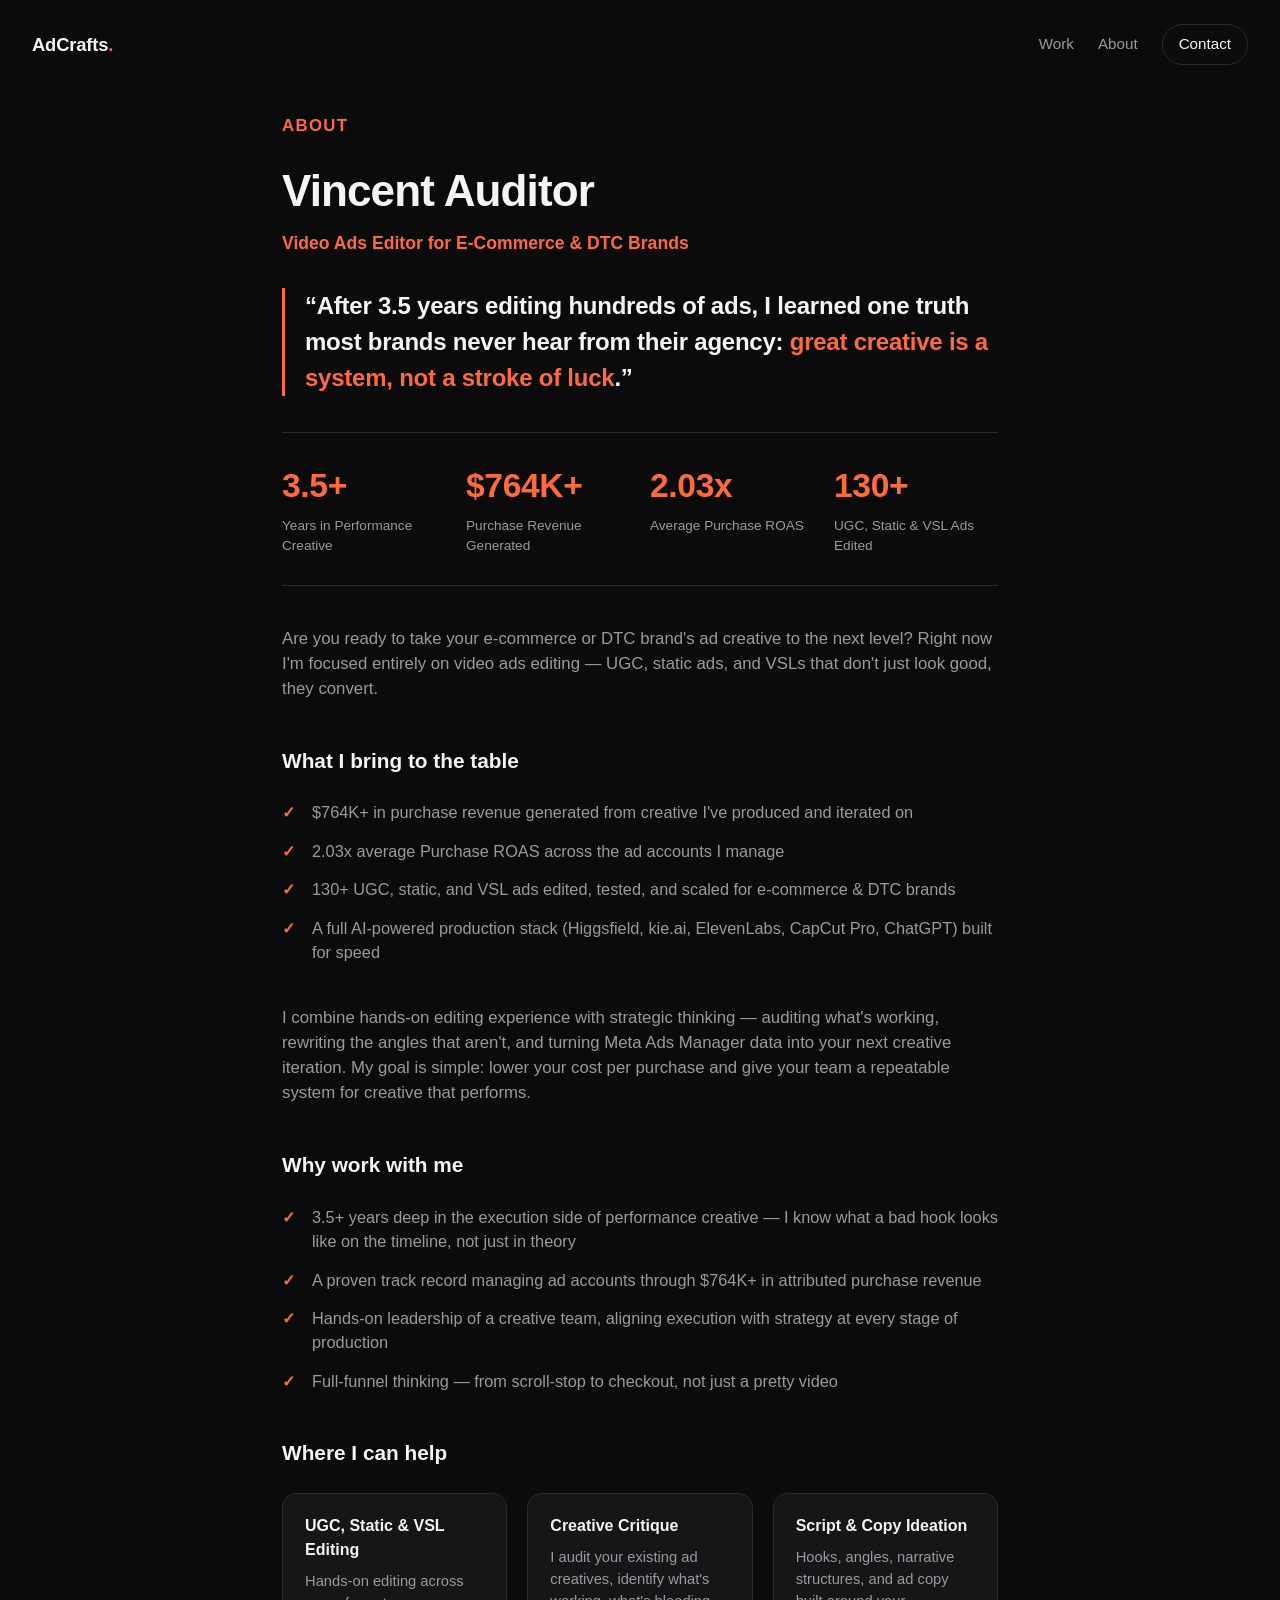
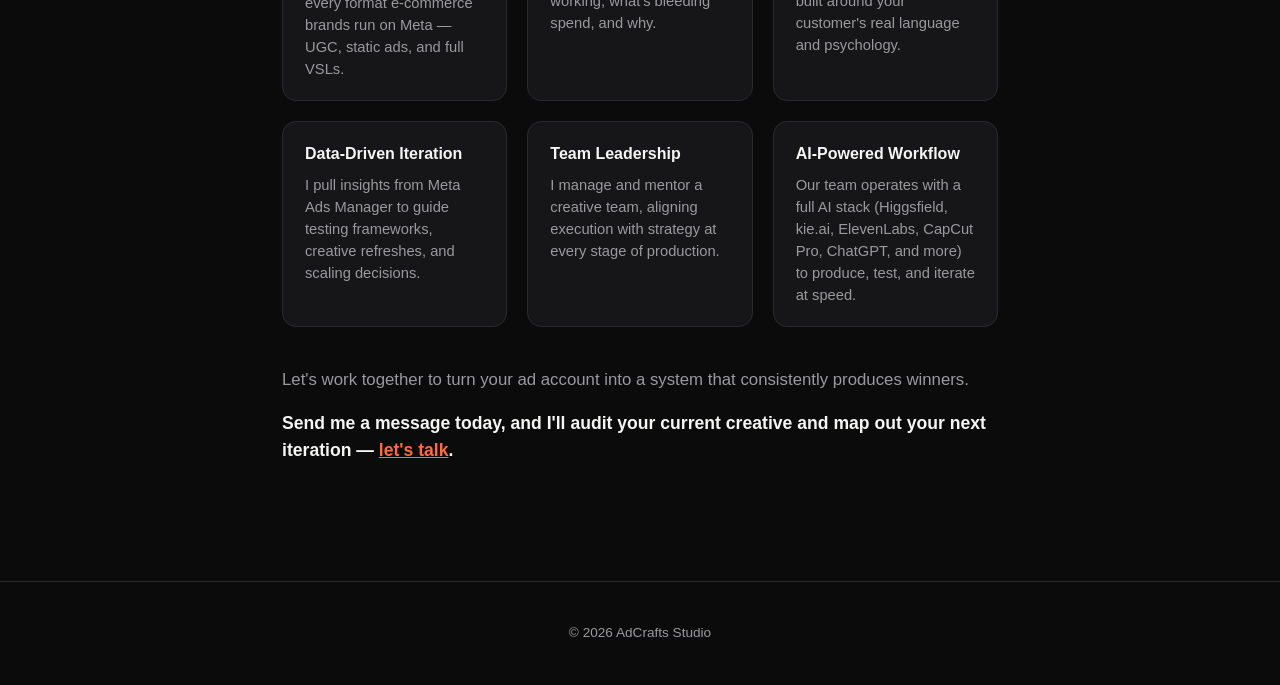
==== about.html @ cb153c96 "Fix cropped Drive videos, widen page, version asset links Co-Authored-By: Claude Opus 5.5 <noreply@a" ====
<!DOCTYPE html>
<html lang="en">
<head>
<meta charset="UTF-8">
<meta name="viewport" content="width=device-width, initial-scale=1.0">
<title>About Vincent Auditor — AdCrafts Studio</title>
<meta name="description" content="Vincent Auditor, video ads editor for e-commerce and DTC brands — UGC, static ads, and VSLs.">
<link rel="icon" type="image/png" sizes="32x32" href="assets/favicon-32.png">
<link rel="icon" type="image/png" sizes="16x16" href="assets/favicon-16.png">
<link rel="apple-touch-icon" sizes="180x180" href="assets/favicon-180.png">
<link rel="stylesheet" href="assets/styles.css?v=3">
</head>
<body>

<header class="site-header">
  <a class="wordmark" href="index.html">AdCrafts<span class="accent">.</span></a>
  <nav>
    <a href="index.html#work">Work</a>
    <a href="about.html">About</a>
    <a href="contact.html" class="nav-cta">Contact</a>
  </nav>
</header>

<main>
  <section class="about" id="about">
    <p class="eyebrow">About</p>
    <h2 class="about-name">Vincent Auditor</h2>
    <p class="about-title">Video Ads Editor for E-Commerce &amp; DTC Brands</p>

    <blockquote class="about-quote">&ldquo;After 3.5 years editing hundreds of ads, I learned one truth most brands never hear from their agency: <span class="accent">great creative is a system, not a stroke of luck</span>.&rdquo;</blockquote>

    <div class="about-stats">
      <div class="stat-item">
        <span class="stat-num">3.5+</span>
        <span class="stat-label">Years in Performance Creative</span>
      </div>
      <div class="stat-item">
        <span class="stat-num">$764K+</span>
        <span class="stat-label">Purchase Revenue Generated</span>
      </div>
      <div class="stat-item">
        <span class="stat-num">2.03x</span>
        <span class="stat-label">Average Purchase ROAS</span>
      </div>
      <div class="stat-item">
        <span class="stat-num">130+</span>
        <span class="stat-label">UGC, Static &amp; VSL Ads Edited</span>
      </div>
    </div>

    <div class="about-body">
      <p>Are you ready to take your e-commerce or DTC brand's ad creative to the next level? Right now I'm focused entirely on video ads editing — UGC, static ads, and VSLs that don't just look good, they convert.</p>
    </div>

    <h3 class="about-subhead">What I bring to the table</h3>
    <ul class="about-checklist">
      <li>$764K+ in purchase revenue generated from creative I've produced and iterated on</li>
      <li>2.03x average Purchase ROAS across the ad accounts I manage</li>
      <li>130+ UGC, static, and VSL ads edited, tested, and scaled for e-commerce &amp; DTC brands</li>
      <li>A full AI-powered production stack (Higgsfield, kie.ai, ElevenLabs, CapCut Pro, ChatGPT) built for speed</li>
    </ul>

    <div class="about-body">
      <p>I combine hands-on editing experience with strategic thinking — auditing what's working, rewriting the angles that aren't, and turning Meta Ads Manager data into your next creative iteration. My goal is simple: lower your cost per purchase and give your team a repeatable system for creative that performs.</p>
    </div>

    <h3 class="about-subhead">Why work with me</h3>
    <ul class="about-checklist">
      <li>3.5+ years deep in the execution side of performance creative — I know what a bad hook looks like on the timeline, not just in theory</li>
      <li>A proven track record managing ad accounts through $764K+ in attributed purchase revenue</li>
      <li>Hands-on leadership of a creative team, aligning execution with strategy at every stage of production</li>
      <li>Full-funnel thinking — from scroll-stop to checkout, not just a pretty video</li>
    </ul>

    <h3 class="about-subhead">Where I can help</h3>
    <div class="about-grid">
      <div class="about-item">
        <h4>UGC, Static &amp; VSL Editing</h4>
        <p>Hands-on editing across every format e-commerce brands run on Meta — UGC, static ads, and full VSLs.</p>
      </div>
      <div class="about-item">
        <h4>Creative Critique</h4>
        <p>I audit your existing ad creatives, identify what's working, what's bleeding spend, and why.</p>
      </div>
      <div class="about-item">
        <h4>Script &amp; Copy Ideation</h4>
        <p>Hooks, angles, narrative structures, and ad copy built around your customer's real language and psychology.</p>
      </div>
      <div class="about-item">
        <h4>Data-Driven Iteration</h4>
        <p>I pull insights from Meta Ads Manager to guide testing frameworks, creative refreshes, and scaling decisions.</p>
      </div>
      <div class="about-item">
        <h4>Team Leadership</h4>
        <p>I manage and mentor a creative team, aligning execution with strategy at every stage of production.</p>
      </div>
      <div class="about-item">
        <h4>AI-Powered Workflow</h4>
        <p>Our team operates with a full AI stack (Higgsfield, kie.ai, ElevenLabs, CapCut Pro, ChatGPT, and more) to produce, test, and iterate at speed.</p>
      </div>
    </div>

    <p class="about-closing">Let's work together to turn your ad account into a system that consistently produces winners.</p>
    <p class="about-cta">Send me a message today, and I'll audit your current creative and map out your next iteration — <a href="contact.html">let's talk</a>.</p>
  </section>
</main>

<footer class="site-footer">
  <p>&copy; <span id="year"></span> AdCrafts Studio</p>
</footer>

<script src="assets/script.js?v=3"></script>
</body>
</html>
---- assets/styles.css ----
:root {
  --bg: #0b0b0c;
  --surface: #161618;
  --surface-2: #1e1e21;
  --border: #2a2a2e;
  --text: #f5f5f3;
  --muted: #9a9a9e;
  --accent: #ff6a3d;
  --accent-dim: #4a2c1f;
  --whatsapp: #25d366;
  --radius: 14px;
  --max-width: 1800px;
}

* { box-sizing: border-box; }

html { color-scheme: dark; }

body {
  margin: 0;
  background: var(--bg);
  color: var(--text);
  font-family: -apple-system, BlinkMacSystemFont, "Segoe UI", Inter, Roboto, sans-serif;
  line-height: 1.5;
  -webkit-font-smoothing: antialiased;
}

a { color: inherit; text-decoration: none; }

.accent { color: var(--accent); }

/* Header */
.site-header {
  display: flex;
  align-items: center;
  justify-content: space-between;
  max-width: var(--max-width);
  margin: 0 auto;
  padding: 24px 32px;
}

.wordmark {
  font-size: 1.15rem;
  font-weight: 700;
  letter-spacing: -0.01em;
}

.site-header nav {
  display: flex;
  align-items: center;
  gap: 24px;
  font-size: 0.95rem;
  color: var(--muted);
}

.site-header nav a:hover { color: var(--text); }

.nav-cta {
  color: var(--text) !important;
  border: 1px solid var(--border);
  border-radius: 999px;
  padding: 8px 16px;
}

.nav-cta:hover { border-color: var(--accent); }

/* Hero */
.hero {
  max-width: 1100px;
  margin: 0 auto;
  padding: 112px 20px 72px;
  text-align: center;
}

.eyebrow {
  color: var(--accent);
  font-size: 1.05rem;
  font-weight: 600;
  letter-spacing: 0.08em;
  text-transform: uppercase;
  margin: 0 0 20px;
}

.hero h1 {
  font-size: clamp(3.4rem, 9vw, 6.75rem);
  font-weight: 700;
  letter-spacing: -0.02em;
  margin: 0 0 28px;
}

.hero-tagline {
  color: var(--muted);
  font-style: italic;
  font-size: 1.5rem;
  max-width: 800px;
  margin: 0 auto 44px;
}

.hero-attribution {
  color: var(--muted);
  font-style: italic;
  font-size: 1.25rem;
  margin: 0 0 36px;
}

.quote-line {
  font-size: clamp(1.8rem, 4vw, 2.75rem);
  font-weight: 700;
  letter-spacing: -0.01em;
  max-width: 780px;
  margin: 0 auto 20px;
}

.hero-sub {
  color: var(--muted);
  font-size: 1.3rem;
  max-width: 680px;
  margin: 0 auto 44px;
}

.hero-actions {
  display: flex;
  justify-content: center;
  gap: 18px;
  flex-wrap: wrap;
}

.btn {
  display: inline-block;
  padding: 18px 38px;
  border-radius: 999px;
  font-weight: 600;
  font-size: 1.2rem;
  transition: transform 0.15s ease, background 0.15s ease, border-color 0.15s ease;
}

.btn-primary {
  background: var(--accent);
  color: #14100d;
}

.btn-primary:hover { transform: translateY(-1px); filter: brightness(1.08); }

.btn-ghost {
  border: 1px solid var(--border);
  color: var(--text);
}

.btn-ghost:hover { border-color: var(--accent); }

/* Work section */
.work {
  max-width: var(--max-width);
  margin: 0 auto;
  padding: 24px 24px 100px;
}

.work h2 {
  font-size: 1.75rem;
  margin: 0 0 12px;
}

.work-sub {
  color: var(--muted);
  max-width: 640px;
  margin: 0 0 32px;
}

.work-grid {
  display: grid;
  grid-template-columns: repeat(5, 1fr);
  gap: 20px;
}

@media (max-width: 1280px) {
  .work-grid { grid-template-columns: repeat(4, 1fr); }
}

@media (max-width: 1024px) {
  .work-grid { grid-template-columns: repeat(3, 1fr); }
}

@media (max-width: 760px) {
  .work-grid { grid-template-columns: repeat(2, 1fr); }
}

@media (max-width: 560px) {
  .work-grid { grid-template-columns: 1fr; }
}

/* Recent winners: 4 larger cards above the main grid */
.winners {
  margin-bottom: 72px;
}

.winners-eyebrow {
  display: inline-block;
  margin: 0 0 14px;
  padding: 6px 12px;
  border: 1px solid var(--accent);
  border-radius: 999px;
  background: var(--accent-dim);
  color: var(--accent);
  font-size: 0.75rem;
  font-weight: 700;
  letter-spacing: 0.08em;
  text-transform: uppercase;
}

.work .winners h2 {
  font-size: clamp(1.75rem, 3.2vw, 2.4rem);
}

.winners-grid {
  grid-template-columns: repeat(4, 1fr);
}

.winners-grid .work-card {
  border-color: var(--accent-dim);
}

@media (max-width: 1024px) {
  .winners-grid { grid-template-columns: repeat(2, 1fr); }
}

@media (max-width: 560px) {
  .winners-grid { grid-template-columns: 1fr; }
}

.work-card {
  background: var(--surface);
  border: 1px solid var(--border);
  border-radius: var(--radius);
  overflow: hidden;
}

.work-card .video-frame {
  --player-scale: 0.6;
  position: relative;
  width: 100%;
  aspect-ratio: 9 / 16;
  background: #000;
  overflow: hidden;
}

/* Drive's player crops the video when its iframe is narrow, so render it
   larger than the card and scale it down to fit. */
.work-card .video-frame iframe {
  position: absolute;
  top: 0;
  left: 0;
  width: calc(100% / var(--player-scale));
  height: calc(100% / var(--player-scale));
  border: 0;
  transform: scale(var(--player-scale));
  transform-origin: 0 0;
}

/* Blocks clicks on Google Drive's built-in "open file" icon without visually covering it */
.work-card .video-frame::after {
  content: "";
  position: absolute;
  top: 0;
  right: 0;
  width: 48px;
  height: 48px;
  z-index: 2;
}

.work-card .meta {
  padding: 14px 16px 18px;
}

.work-card .tag {
  display: inline-block;
  font-size: 0.72rem;
  font-weight: 600;
  letter-spacing: 0.04em;
  text-transform: uppercase;
  color: var(--accent);
}

/* About */
.about {
  max-width: 780px;
  margin: 0 auto;
  padding: 24px 32px 100px;
}

.about-name {
  font-size: clamp(2rem, 4vw, 2.75rem);
  font-weight: 700;
  letter-spacing: -0.02em;
  margin: 0 0 6px;
}

.about-title {
  color: var(--accent);
  font-weight: 600;
  font-size: 1.1rem;
  margin: 0 0 32px;
}

.about-quote {
  font-size: clamp(1.2rem, 2.2vw, 1.5rem);
  font-weight: 700;
  letter-spacing: -0.01em;
  border-left: 3px solid var(--accent);
  padding-left: 20px;
  margin: 0 0 36px;
}

.about-stats {
  display: grid;
  grid-template-columns: repeat(auto-fit, minmax(150px, 1fr));
  gap: 20px;
  border-top: 1px solid var(--border);
  border-bottom: 1px solid var(--border);
  padding: 28px 0;
  margin: 0 0 40px;
}

.stat-item {
  display: flex;
  flex-direction: column;
  gap: 4px;
}

.stat-num {
  font-size: clamp(1.6rem, 3vw, 2.1rem);
  font-weight: 700;
  color: var(--accent);
  letter-spacing: -0.01em;
}

.stat-label {
  color: var(--muted);
  font-size: 0.85rem;
}

.about-body p {
  color: var(--muted);
  font-size: 1.05rem;
  margin: 0 0 20px;
}

.about-checklist {
  list-style: none;
  margin: 0 0 40px;
  padding: 0;
  display: flex;
  flex-direction: column;
  gap: 14px;
}

.about-checklist li {
  color: var(--muted);
  font-size: 1.02rem;
  padding-left: 30px;
  position: relative;
}

.about-checklist li::before {
  content: "\2713";
  position: absolute;
  left: 0;
  top: 0;
  color: var(--accent);
  font-weight: 700;
}

.about-subhead {
  font-size: 1.3rem;
  margin: 44px 0 24px;
}

.about-grid {
  display: grid;
  grid-template-columns: repeat(auto-fit, minmax(220px, 1fr));
  gap: 20px;
  margin: 0 0 40px;
}

.about-item {
  background: var(--surface);
  border: 1px solid var(--border);
  border-radius: var(--radius);
  padding: 20px 22px;
}

.about-item h4 {
  font-size: 1rem;
  margin: 0 0 8px;
}

.about-item p {
  color: var(--muted);
  font-size: 0.92rem;
  margin: 0;
}

.about-closing {
  color: var(--muted);
  font-size: 1.05rem;
  margin: 0 0 16px;
}

.about-cta {
  font-size: 1.1rem;
  font-weight: 600;
}

.about-cta a {
  color: var(--accent);
  text-decoration: underline;
}

/* Results */
.results {
  max-width: var(--max-width);
  margin: 0 auto;
  padding: 24px 32px 100px;
}

.results h2 {
  font-size: 1.75rem;
  margin: 0 0 12px;
}

.results-sub {
  color: var(--muted);
  max-width: 640px;
  margin: 0 0 32px;
}

.results-grid {
  display: grid;
  grid-template-columns: 1fr;
  gap: 32px;
}

.results-grid img {
  width: 100%;
  display: block;
  border: 1px solid var(--border);
  border-radius: var(--radius);
}

/* Contact */
.contact {
  max-width: 860px;
  margin: 0 auto;
  padding: 100px 20px 120px;
  text-align: center;
}

.cta-row {
  display: flex;
  justify-content: center;
  align-items: center;
  gap: 20px;
  flex-wrap: wrap;
}

.whatsapp-cta {
  display: inline-flex;
  align-items: center;
  gap: 16px;
  background: var(--whatsapp);
  color: #06210f;
  padding: 18px 32px;
  border-radius: 999px;
  font-weight: 600;
  transition: transform 0.15s ease, filter 0.15s ease;
}

.whatsapp-cta:hover { transform: translateY(-1px); filter: brightness(1.06); }

.whatsapp-icon svg { width: 34px; height: 34px; display: block; }

.whatsapp-text { display: flex; flex-direction: column; text-align: left; line-height: 1.25; }

.whatsapp-text strong { font-size: 1.25rem; }

.whatsapp-text span { font-size: 1.1rem; opacity: 0.85; }

.email-cta {
  display: inline-flex;
  align-items: center;
  gap: 16px;
  border: 1px solid var(--border);
  color: var(--text);
  padding: 18px 32px;
  border-radius: 999px;
  font-weight: 600;
  transition: transform 0.15s ease, border-color 0.15s ease;
}

.email-cta:hover { transform: translateY(-1px); border-color: var(--accent); }

.email-icon svg { width: 30px; height: 30px; display: block; color: var(--accent); }

.email-text { display: flex; flex-direction: column; text-align: left; line-height: 1.25; }

.email-text strong { font-size: 1.25rem; }

.email-text span { font-size: 1.1rem; opacity: 0.85; }

.service-badge {
  display: inline-flex;
  align-items: center;
  gap: 10px;
  border: 1px solid var(--border);
  color: var(--accent);
  padding: 18px 28px;
  border-radius: 999px;
  font-weight: 600;
  font-size: 1.1rem;
  letter-spacing: 0.02em;
  text-transform: uppercase;
}

.service-icon svg { width: 24px; height: 24px; display: block; }

/* Footer */
.site-footer {
  border-top: 1px solid var(--border);
  padding: 28px 20px;
  text-align: center;
  color: var(--muted);
  font-size: 0.85rem;
}

@media (max-width: 640px) {
  .site-header nav { gap: 14px; }
  .hero { padding: 64px 20px 56px; }
}
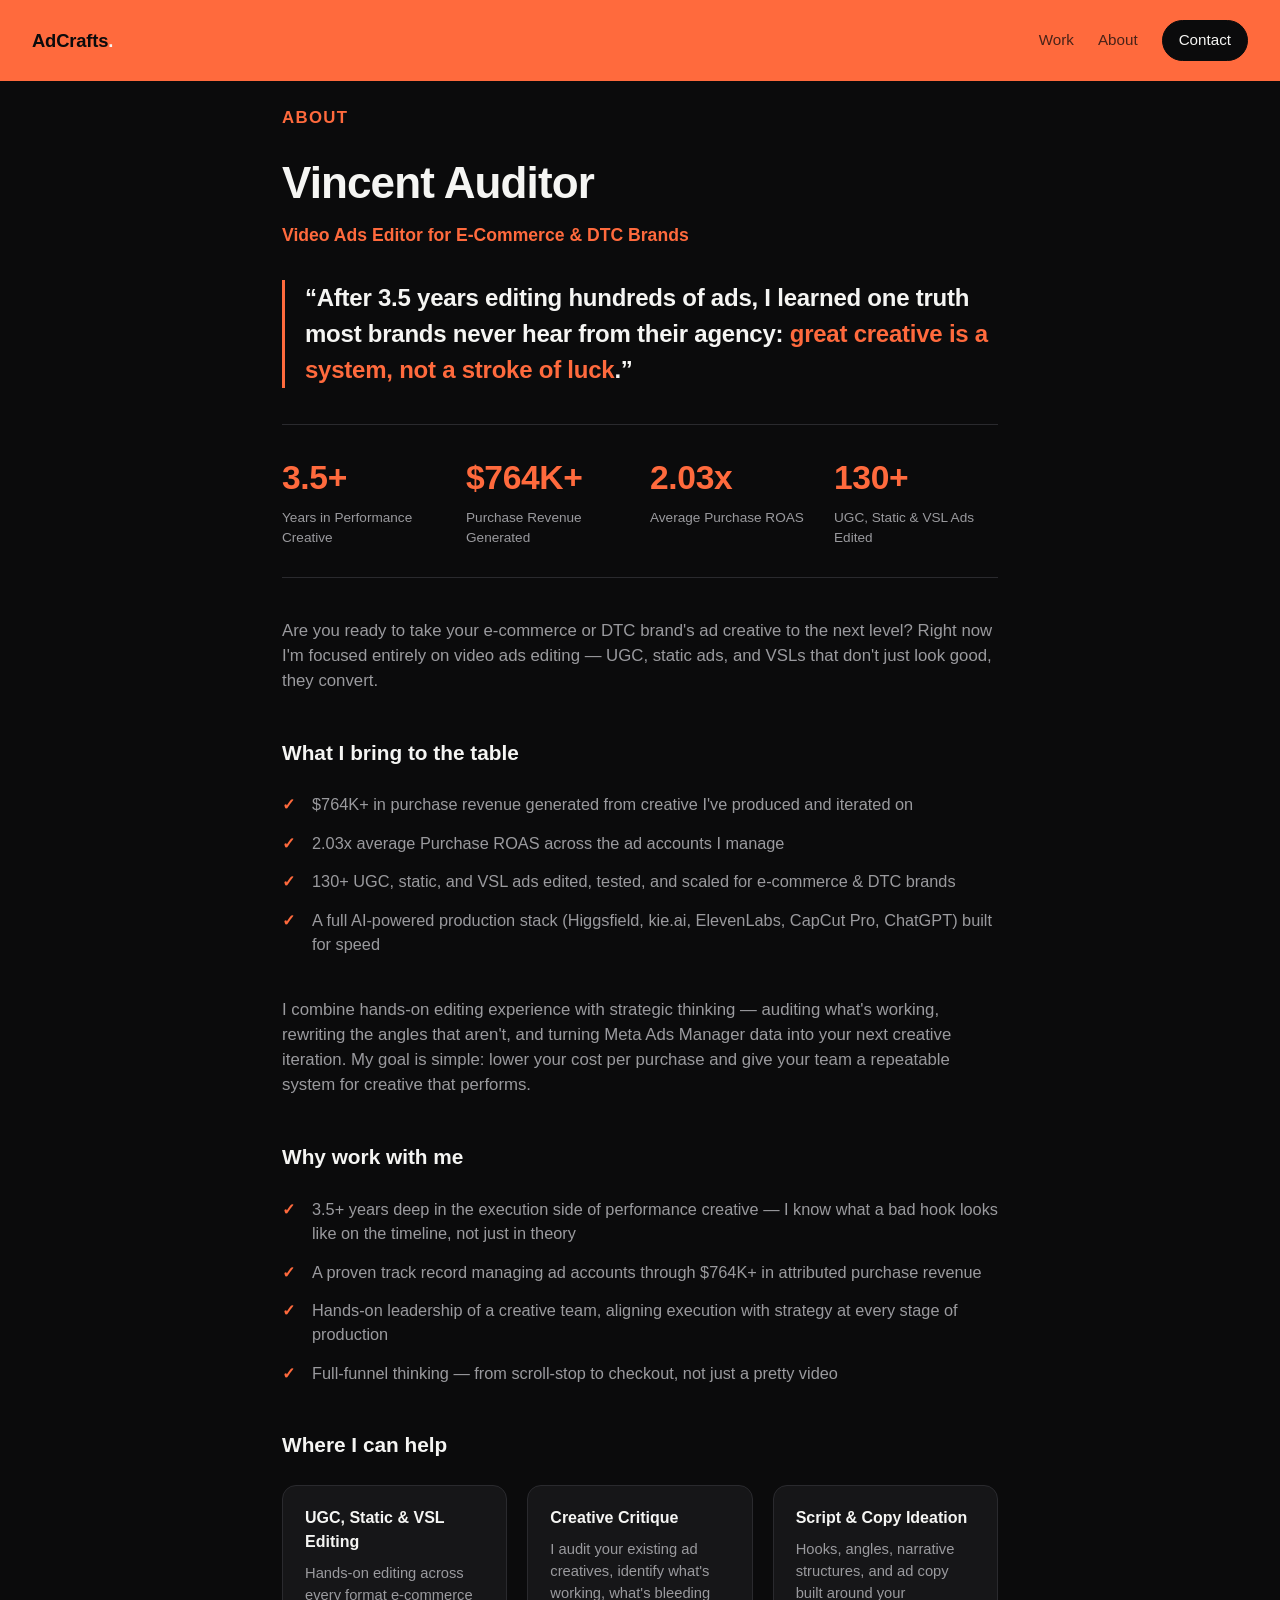
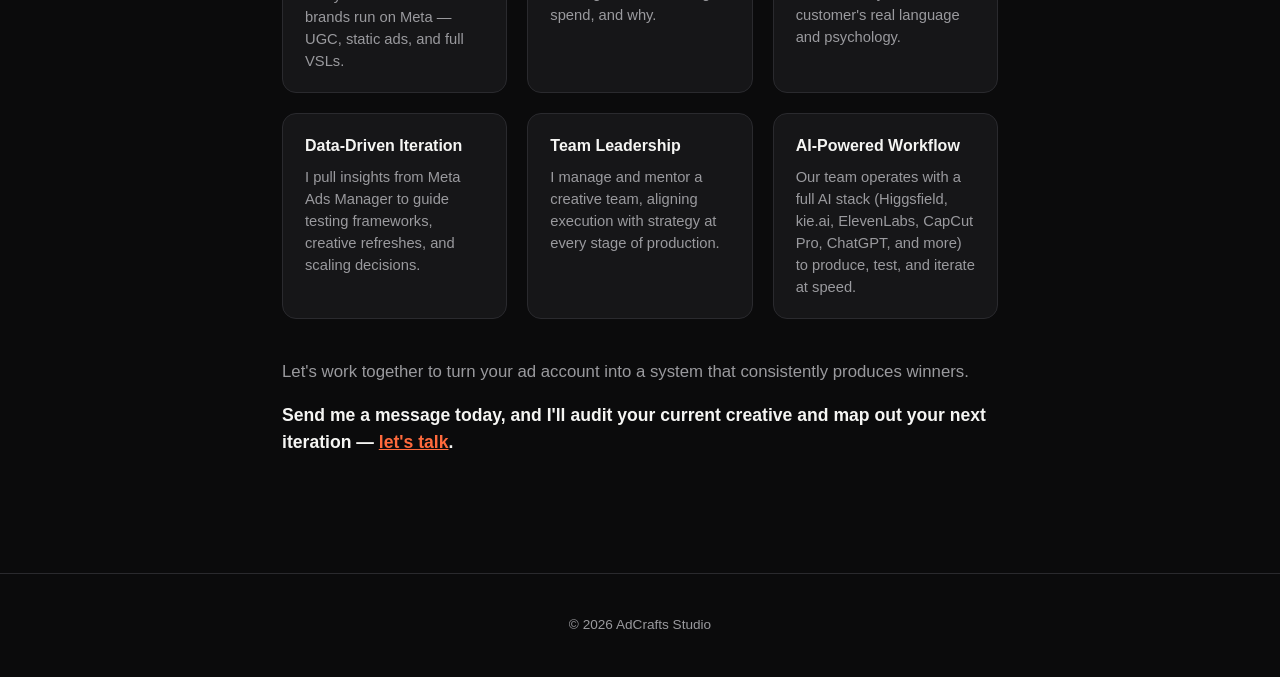
==== commit ed020322: "Brand-orange sticky navigation bar Co-Authored-By: Claude Opus 5.5 <noreply@anthropic.com>" ====
--- a/about.html
+++ b/about.html
@@ -8,7 +8,7 @@
 <link rel="icon" type="image/png" sizes="32x32" href="assets/favicon-32.png">
 <link rel="icon" type="image/png" sizes="16x16" href="assets/favicon-16.png">
 <link rel="apple-touch-icon" sizes="180x180" href="assets/favicon-180.png">
-<link rel="stylesheet" href="assets/styles.css?v=3">
+<link rel="stylesheet" href="assets/styles.css?v=4">
 </head>
 <body>
 
@@ -109,6 +109,6 @@
   <p>&copy; <span id="year"></span> AdCrafts Studio</p>
 </footer>
 
-<script src="assets/script.js?v=3"></script>
+<script src="assets/script.js?v=4"></script>
 </body>
 </html>
--- a/assets/styles.css
+++ b/assets/styles.css
@@ -34,9 +34,13 @@
   display: flex;
   align-items: center;
   justify-content: space-between;
-  max-width: var(--max-width);
-  margin: 0 auto;
-  padding: 24px 32px;
+  /* Full-width brand-colored bar; content still lines up with --max-width */
+  padding: 20px max(32px, calc((100% - var(--max-width)) / 2 + 32px));
+  background: var(--accent);
+  color: var(--bg);
+  position: sticky;
+  top: 0;
+  z-index: 50;
 }
 
 .wordmark {
@@ -44,25 +48,29 @@
   font-weight: 700;
   letter-spacing: -0.01em;
 }
+
+.site-header .wordmark .accent { color: var(--text); }
 
 .site-header nav {
   display: flex;
   align-items: center;
   gap: 24px;
   font-size: 0.95rem;
-  color: var(--muted);
-}
-
-.site-header nav a:hover { color: var(--text); }
+  font-weight: 500;
+  color: rgba(11, 11, 12, 0.75);
+}
+
+.site-header nav a:hover { color: var(--bg); }
 
 .nav-cta {
   color: var(--text) !important;
-  border: 1px solid var(--border);
+  background: var(--bg);
+  border: 1px solid var(--bg);
   border-radius: 999px;
   padding: 8px 16px;
 }
 
-.nav-cta:hover { border-color: var(--accent); }
+.nav-cta:hover { background: var(--surface-2); }
 
 /* Hero */
 .hero {
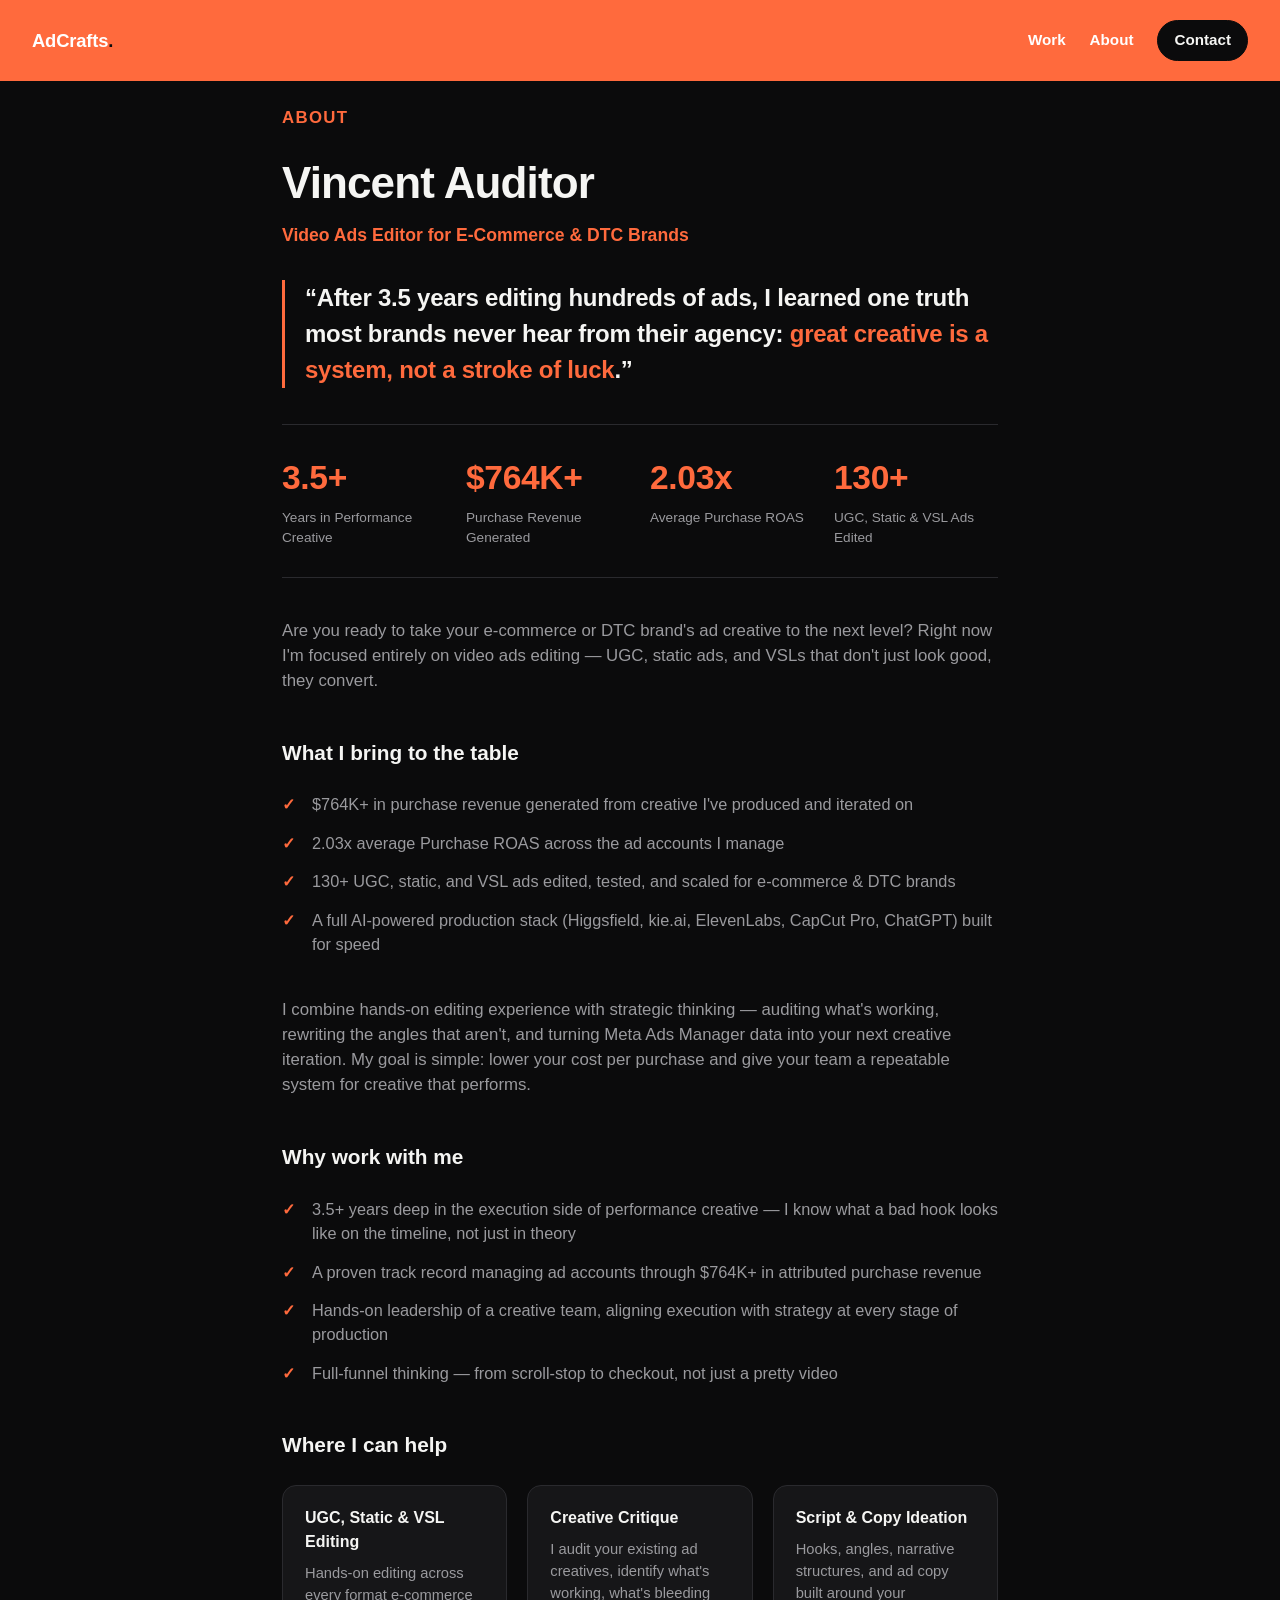
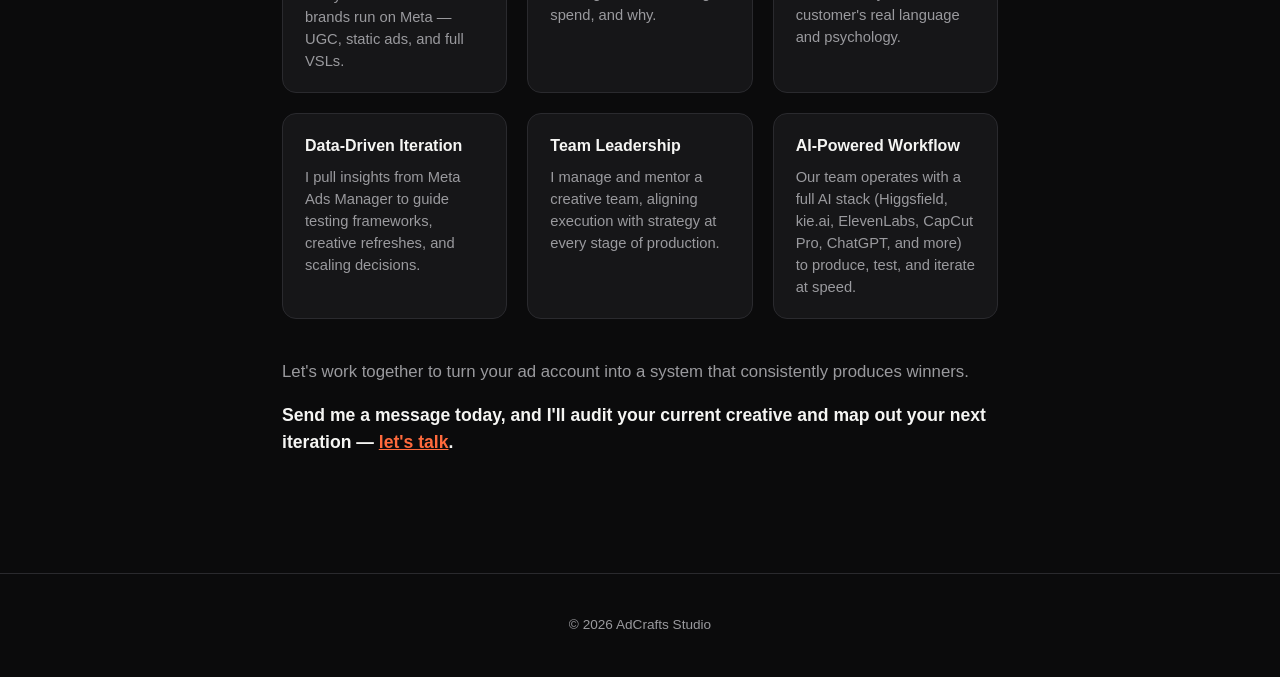
==== commit 7af45c07: "White text on orange navigation bar Co-Authored-By: Claude Opus 5.5 <noreply@anthropic.com>" ====
--- a/about.html
+++ b/about.html
@@ -8,7 +8,7 @@
 <link rel="icon" type="image/png" sizes="32x32" href="assets/favicon-32.png">
 <link rel="icon" type="image/png" sizes="16x16" href="assets/favicon-16.png">
 <link rel="apple-touch-icon" sizes="180x180" href="assets/favicon-180.png">
-<link rel="stylesheet" href="assets/styles.css?v=4">
+<link rel="stylesheet" href="assets/styles.css?v=6">
 </head>
 <body>
 
@@ -109,6 +109,6 @@
   <p>&copy; <span id="year"></span> AdCrafts Studio</p>
 </footer>
 
-<script src="assets/script.js?v=4"></script>
+<script src="assets/script.js?v=6"></script>
 </body>
 </html>
--- a/assets/styles.css
+++ b/assets/styles.css
@@ -14,7 +14,10 @@
 
 * { box-sizing: border-box; }
 
-html { color-scheme: dark; }
+html {
+  color-scheme: dark;
+  scroll-padding-top: 80px; /* keeps #work heading clear of the sticky nav */
+}
 
 body {
   margin: 0;
@@ -37,7 +40,7 @@
   /* Full-width brand-colored bar; content still lines up with --max-width */
   padding: 20px max(32px, calc((100% - var(--max-width)) / 2 + 32px));
   background: var(--accent);
-  color: var(--bg);
+  color: #fff;
   position: sticky;
   top: 0;
   z-index: 50;
@@ -49,18 +52,18 @@
   letter-spacing: -0.01em;
 }
 
-.site-header .wordmark .accent { color: var(--text); }
+.site-header .wordmark .accent { color: var(--bg); }
 
 .site-header nav {
   display: flex;
   align-items: center;
   gap: 24px;
   font-size: 0.95rem;
-  font-weight: 500;
-  color: rgba(11, 11, 12, 0.75);
-}
-
-.site-header nav a:hover { color: var(--bg); }
+  font-weight: 600;
+  color: #fff;
+}
+
+.site-header nav a:hover { opacity: 0.8; }
 
 .nav-cta {
   color: var(--text) !important;
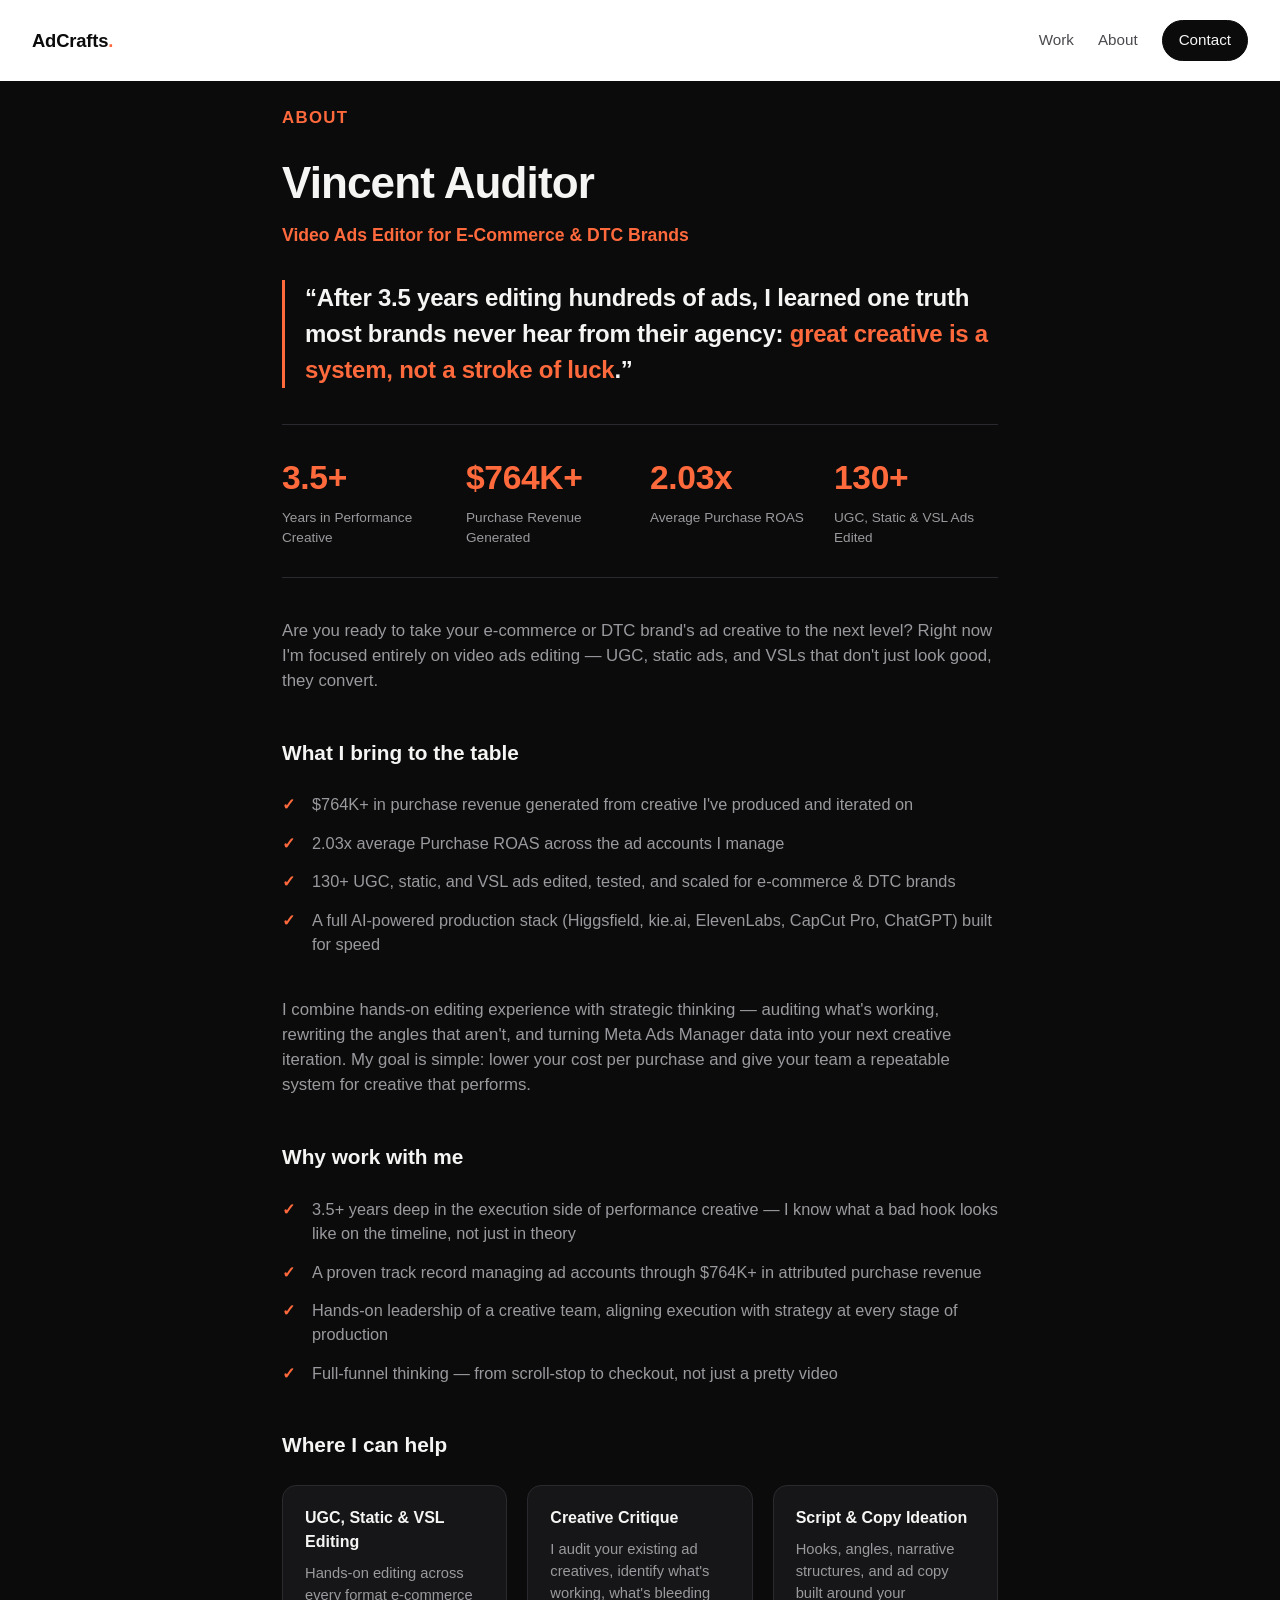
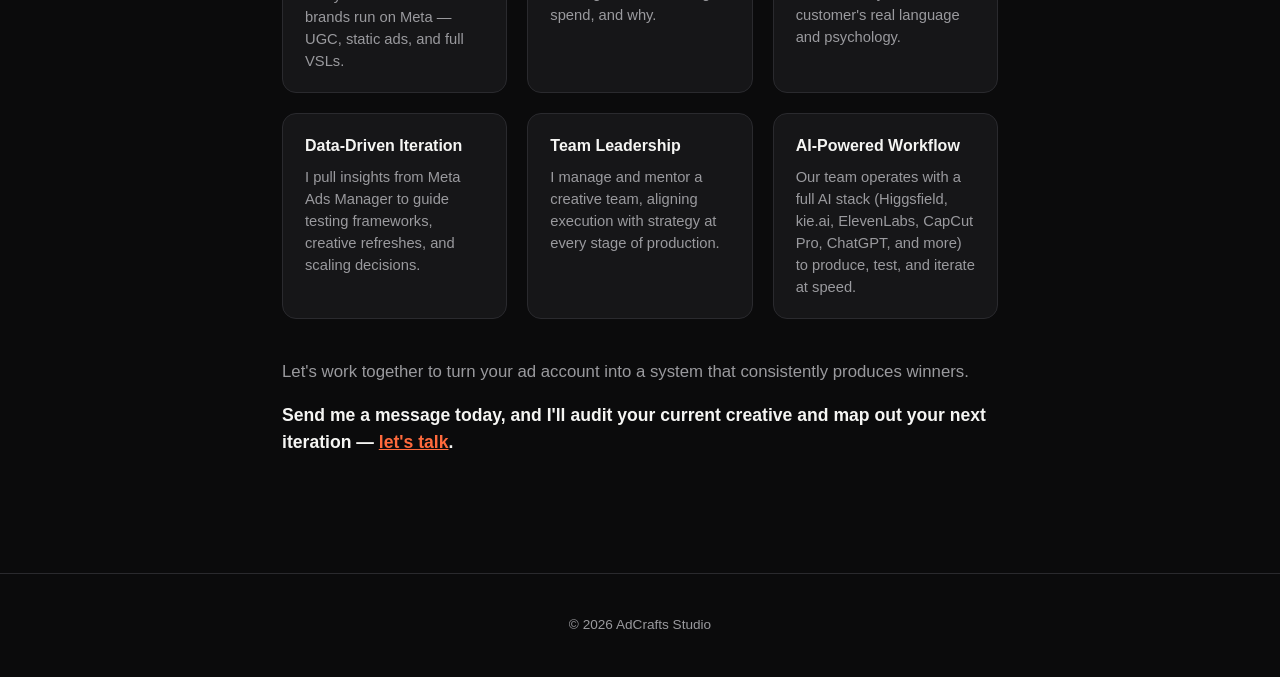
==== commit f9543e2c: "White navigation bar Co-Authored-By: Claude Opus 5.5 <noreply@anthropic.com>" ====
--- a/about.html
+++ b/about.html
@@ -8,7 +8,7 @@
 <link rel="icon" type="image/png" sizes="32x32" href="assets/favicon-32.png">
 <link rel="icon" type="image/png" sizes="16x16" href="assets/favicon-16.png">
 <link rel="apple-touch-icon" sizes="180x180" href="assets/favicon-180.png">
-<link rel="stylesheet" href="assets/styles.css?v=6">
+<link rel="stylesheet" href="assets/styles.css?v=7">
 </head>
 <body>
 
@@ -109,6 +109,6 @@
   <p>&copy; <span id="year"></span> AdCrafts Studio</p>
 </footer>
 
-<script src="assets/script.js?v=6"></script>
+<script src="assets/script.js?v=7"></script>
 </body>
 </html>
--- a/assets/styles.css
+++ b/assets/styles.css
@@ -37,10 +37,10 @@
   display: flex;
   align-items: center;
   justify-content: space-between;
-  /* Full-width brand-colored bar; content still lines up with --max-width */
+  /* Full-width white bar; content still lines up with --max-width */
   padding: 20px max(32px, calc((100% - var(--max-width)) / 2 + 32px));
-  background: var(--accent);
-  color: #fff;
+  background: #fff;
+  color: var(--bg);
   position: sticky;
   top: 0;
   z-index: 50;
@@ -51,19 +51,17 @@
   font-weight: 700;
   letter-spacing: -0.01em;
 }
-
-.site-header .wordmark .accent { color: var(--bg); }
 
 .site-header nav {
   display: flex;
   align-items: center;
   gap: 24px;
   font-size: 0.95rem;
-  font-weight: 600;
-  color: #fff;
-}
-
-.site-header nav a:hover { opacity: 0.8; }
+  font-weight: 500;
+  color: #4a4a4f;
+}
+
+.site-header nav a:hover { color: var(--accent); }
 
 .nav-cta {
   color: var(--text) !important;
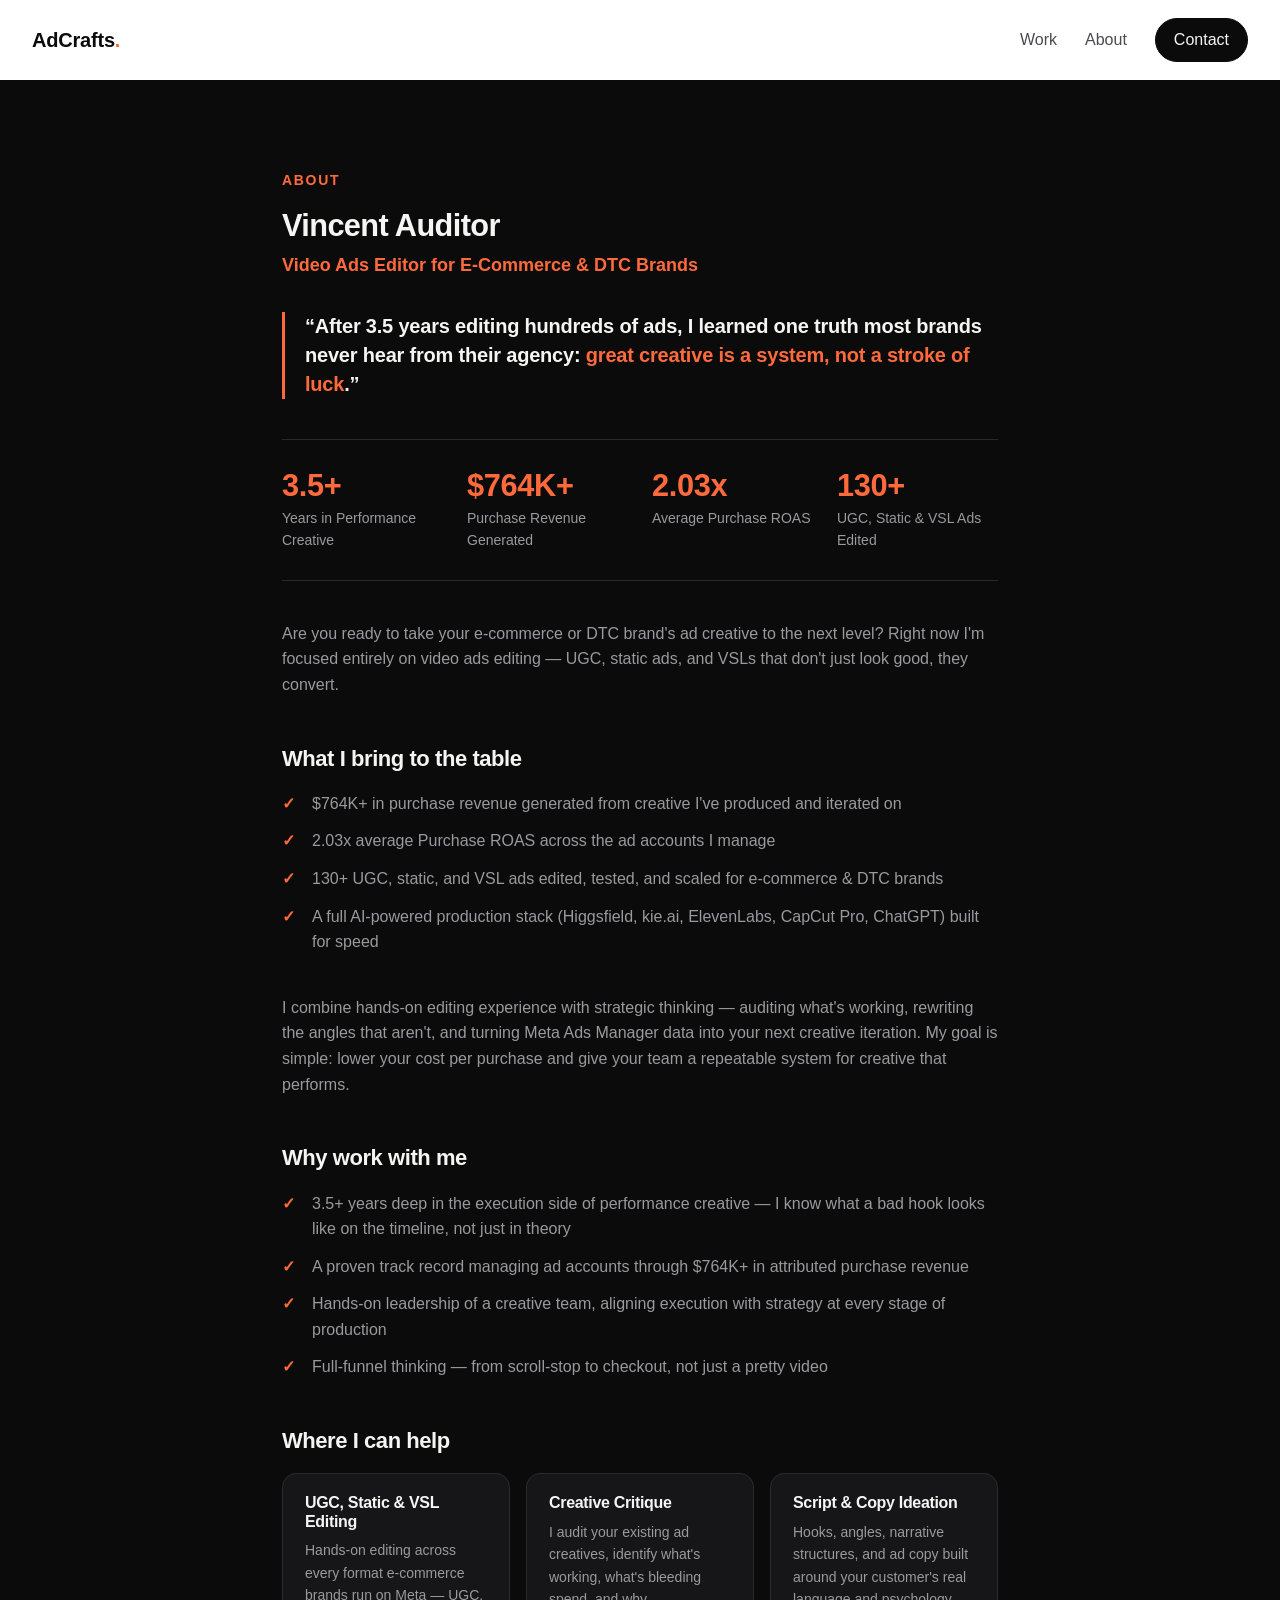
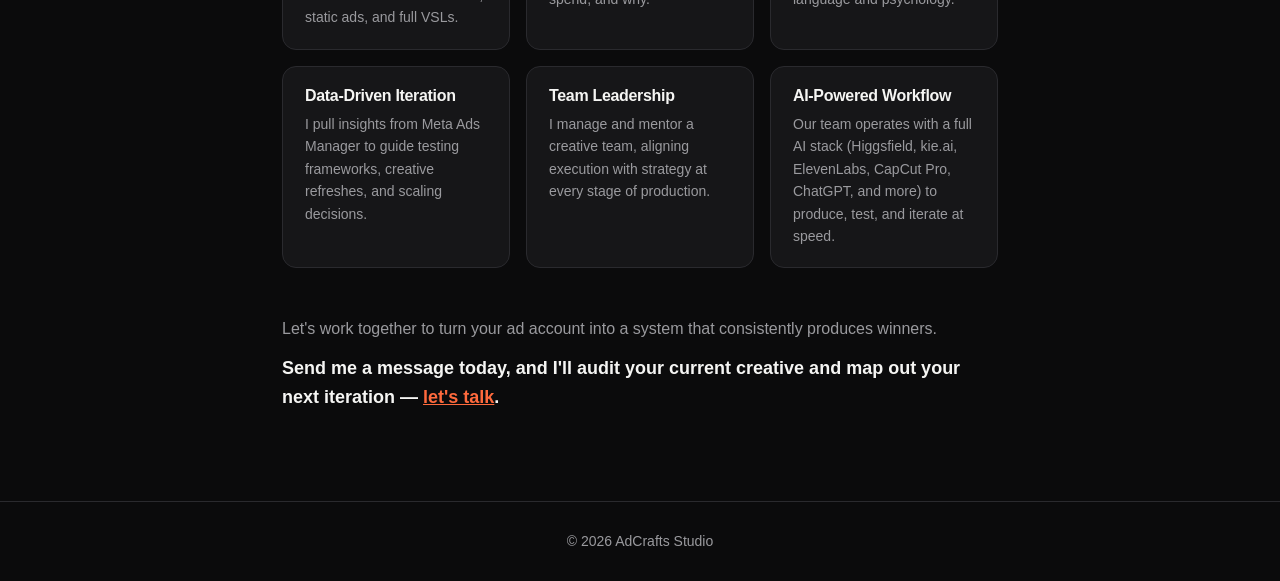
==== commit c24a20b9: "Add autoplaying intro video hero, clean up type scale and spacing - Two-column full-screen hero with" ====
--- a/about.html
+++ b/about.html
@@ -8,7 +8,7 @@
 <link rel="icon" type="image/png" sizes="32x32" href="assets/favicon-32.png">
 <link rel="icon" type="image/png" sizes="16x16" href="assets/favicon-16.png">
 <link rel="apple-touch-icon" sizes="180x180" href="assets/favicon-180.png">
-<link rel="stylesheet" href="assets/styles.css?v=7">
+<link rel="stylesheet" href="assets/styles.css?v=13">
 </head>
 <body>
 
@@ -109,6 +109,6 @@
   <p>&copy; <span id="year"></span> AdCrafts Studio</p>
 </footer>
 
-<script src="assets/script.js?v=7"></script>
+<script src="assets/script.js?v=13"></script>
 </body>
 </html>
--- a/assets/styles.css
+++ b/assets/styles.css
@@ -9,14 +9,28 @@
   --accent-dim: #4a2c1f;
   --whatsapp: #25d366;
   --radius: 14px;
+
+  /* Layout: one container width and one side gutter for every section */
   --max-width: 1800px;
+  --gutter: 32px;
+  --section-y: clamp(64px, 7vw, 104px);
+
+  /* Type scale */
+  --fs-xs: 0.75rem;
+  --fs-sm: 0.875rem;
+  --fs-base: 1rem;
+  --fs-md: 1.125rem;
+  --fs-lg: 1.25rem;
+  --fs-h3: 1.375rem;
+  --fs-h2: clamp(1.75rem, 2.4vw, 2.25rem);
+  --fs-h1: clamp(3.25rem, 6.4vw, 6.5rem);
 }
 
 * { box-sizing: border-box; }
 
 html {
   color-scheme: dark;
-  scroll-padding-top: 80px; /* keeps #work heading clear of the sticky nav */
+  scroll-padding-top: 80px; /* keeps section headings clear of the sticky nav */
 }
 
 body {
@@ -24,13 +38,55 @@
   background: var(--bg);
   color: var(--text);
   font-family: -apple-system, BlinkMacSystemFont, "Segoe UI", Inter, Roboto, sans-serif;
-  line-height: 1.5;
+  font-size: var(--fs-base);
+  line-height: 1.6;
   -webkit-font-smoothing: antialiased;
 }
 
+h1, h2, h3, h4 {
+  line-height: 1.15;
+  letter-spacing: -0.02em;
+}
+
 a { color: inherit; text-decoration: none; }
 
 .accent { color: var(--accent); }
+
+/* Shared container */
+.hero,
+.section {
+  max-width: var(--max-width);
+  margin: 0 auto;
+  padding: var(--section-y) var(--gutter) 0;
+}
+
+main > .section:last-child { padding-bottom: var(--section-y); }
+
+/* Recent winners sits right below the full-screen hero, so start it sooner */
+.hero + .section { padding-top: 48px; }
+
+.section-head { margin: 0 0 32px; }
+
+.section-head h2 {
+  font-size: var(--fs-h2);
+  margin: 0 0 10px;
+}
+
+.section-sub {
+  color: var(--muted);
+  font-size: var(--fs-md);
+  max-width: 640px;
+  margin: 0;
+}
+
+.eyebrow {
+  color: var(--accent);
+  font-size: var(--fs-sm);
+  font-weight: 700;
+  letter-spacing: 0.12em;
+  text-transform: uppercase;
+  margin: 0 0 16px;
+}
 
 /* Header */
 .site-header {
@@ -38,7 +94,7 @@
   align-items: center;
   justify-content: space-between;
   /* Full-width white bar; content still lines up with --max-width */
-  padding: 20px max(32px, calc((100% - var(--max-width)) / 2 + 32px));
+  padding: 18px max(var(--gutter), calc((100% - var(--max-width)) / 2 + var(--gutter)));
   background: #fff;
   color: var(--bg);
   position: sticky;
@@ -47,7 +103,7 @@
 }
 
 .wordmark {
-  font-size: 1.15rem;
+  font-size: var(--fs-lg);
   font-weight: 700;
   letter-spacing: -0.01em;
 }
@@ -55,8 +111,8 @@
 .site-header nav {
   display: flex;
   align-items: center;
-  gap: 24px;
-  font-size: 0.95rem;
+  gap: 28px;
+  font-size: var(--fs-base);
   font-weight: 500;
   color: #4a4a4f;
 }
@@ -68,78 +124,18 @@
   background: var(--bg);
   border: 1px solid var(--bg);
   border-radius: 999px;
-  padding: 8px 16px;
+  padding: 8px 18px;
 }
 
 .nav-cta:hover { background: var(--surface-2); }
 
-/* Hero */
-.hero {
-  max-width: 1100px;
-  margin: 0 auto;
-  padding: 112px 20px 72px;
-  text-align: center;
-}
-
-.eyebrow {
-  color: var(--accent);
-  font-size: 1.05rem;
-  font-weight: 600;
-  letter-spacing: 0.08em;
-  text-transform: uppercase;
-  margin: 0 0 20px;
-}
-
-.hero h1 {
-  font-size: clamp(3.4rem, 9vw, 6.75rem);
-  font-weight: 700;
-  letter-spacing: -0.02em;
-  margin: 0 0 28px;
-}
-
-.hero-tagline {
-  color: var(--muted);
-  font-style: italic;
-  font-size: 1.5rem;
-  max-width: 800px;
-  margin: 0 auto 44px;
-}
-
-.hero-attribution {
-  color: var(--muted);
-  font-style: italic;
-  font-size: 1.25rem;
-  margin: 0 0 36px;
-}
-
-.quote-line {
-  font-size: clamp(1.8rem, 4vw, 2.75rem);
-  font-weight: 700;
-  letter-spacing: -0.01em;
-  max-width: 780px;
-  margin: 0 auto 20px;
-}
-
-.hero-sub {
-  color: var(--muted);
-  font-size: 1.3rem;
-  max-width: 680px;
-  margin: 0 auto 44px;
-}
-
-.hero-actions {
-  display: flex;
-  justify-content: center;
-  gap: 18px;
-  flex-wrap: wrap;
-}
-
+/* Buttons */
 .btn {
   display: inline-block;
-  padding: 18px 38px;
+  padding: 14px 28px;
   border-radius: 999px;
   font-weight: 600;
-  font-size: 1.2rem;
+  font-size: var(--fs-base);
   transition: transform 0.15s ease, background 0.15s ease, border-color 0.15s ease;
 }
 
@@ -157,24 +153,88 @@
 
 .btn-ghost:hover { border-color: var(--accent); }
 
-/* Work section */
-.work {
-  max-width: var(--max-width);
-  margin: 0 auto;
-  padding: 24px 24px 100px;
-}
-
-.work h2 {
-  font-size: 1.75rem;
-  margin: 0 0 12px;
-}
-
-.work-sub {
-  color: var(--muted);
-  max-width: 640px;
-  margin: 0 0 32px;
-}
-
+/* Hero: headline/copy on the left, 4:3 intro video on the right.
+   Fills the first screen (minus the sticky nav) so Recent winners starts below the fold. */
+.hero {
+  display: grid;
+  grid-template-columns: minmax(0, 1fr) minmax(0, 440px);
+  align-items: center;
+  align-content: center;
+  gap: 64px;
+  max-width: 1320px; /* keeps text and video close together on wide screens */
+  min-height: calc(100vh - 74px);
+  min-height: calc(100svh - 74px);
+  padding-top: 48px;
+  padding-bottom: 48px;
+}
+
+.hero .eyebrow {
+  font-size: var(--fs-base);
+  margin-bottom: 20px;
+}
+
+.hero h1 {
+  font-size: var(--fs-h1);
+  font-weight: 800;
+  line-height: 1;
+  margin: 0 0 28px;
+}
+
+.hero .btn {
+  padding: 16px 32px;
+  font-size: var(--fs-md);
+}
+
+.hero-tagline {
+  color: var(--muted);
+  font-size: 1.4rem;
+  max-width: 680px;
+  margin: 0 0 36px;
+}
+
+.hero-actions {
+  display: flex;
+  gap: 14px;
+  flex-wrap: wrap;
+}
+
+.hero-video {
+  position: relative;
+  width: 100%;
+  max-width: 440px; /* intro clip, kept modest */
+  justify-self: end;
+  aspect-ratio: 4 / 3;
+  border: 1px solid var(--border);
+  border-radius: var(--radius);
+  overflow: hidden;
+  background: #000;
+}
+
+.hero-video video {
+  position: absolute;
+  inset: 0;
+  width: 100%;
+  height: 100%;
+  object-fit: cover;
+  display: block;
+}
+
+/* Stack on tablets/phones: text centered on top, video below */
+@media (max-width: 1024px) {
+  .hero {
+    grid-template-columns: 1fr;
+    gap: 40px;
+    min-height: 0;
+    padding-top: var(--section-y);
+    padding-bottom: 0;
+    text-align: center;
+  }
+  .hero-tagline { margin-left: auto; margin-right: auto; }
+  .hero-actions { justify-content: center; }
+  .hero-video { max-width: 560px; justify-self: center; }
+}
+
+/* Work grids */
 .work-grid {
   display: grid;
   grid-template-columns: repeat(5, 1fr);
@@ -197,36 +257,43 @@
   .work-grid { grid-template-columns: 1fr; }
 }
 
-/* Recent winners: 4 larger cards above the main grid */
-.winners {
-  margin-bottom: 72px;
+/* Recent winners: 4 larger cards */
+.winners-labels {
+  display: flex;
+  flex-wrap: wrap;
+  align-items: center;
+  gap: 10px;
+  margin: 0 0 16px;
+}
+
+/* Highlighted monthly label, e.g. "Month of October's Ad Winners!" */
+.winners-month {
+  margin: 0;
+  padding: 7px 16px;
+  border-radius: 999px;
+  background: var(--accent);
+  color: var(--bg);
+  font-size: var(--fs-base);
+  font-weight: 800;
+  box-shadow: 0 0 24px rgba(255, 106, 61, 0.45);
 }
 
 .winners-eyebrow {
-  display: inline-block;
-  margin: 0 0 14px;
+  margin: 0;
   padding: 6px 12px;
   border: 1px solid var(--accent);
   border-radius: 999px;
   background: var(--accent-dim);
   color: var(--accent);
-  font-size: 0.75rem;
+  font-size: var(--fs-xs);
   font-weight: 700;
   letter-spacing: 0.08em;
   text-transform: uppercase;
 }
 
-.work .winners h2 {
-  font-size: clamp(1.75rem, 3.2vw, 2.4rem);
-}
-
-.winners-grid {
-  grid-template-columns: repeat(4, 1fr);
-}
-
-.winners-grid .work-card {
-  border-color: var(--accent-dim);
-}
+.winners-grid { grid-template-columns: repeat(4, 1fr); }
+
+.winners-grid .work-card { border-color: var(--accent-dim); }
 
 @media (max-width: 1024px) {
   .winners-grid { grid-template-columns: repeat(2, 1fr); }
@@ -277,52 +344,66 @@
 }
 
 .work-card .meta {
-  padding: 14px 16px 18px;
+  padding: 12px 16px 14px;
 }
 
 .work-card .tag {
   display: inline-block;
-  font-size: 0.72rem;
+  font-size: var(--fs-xs);
   font-weight: 600;
-  letter-spacing: 0.04em;
+  letter-spacing: 0.06em;
   text-transform: uppercase;
   color: var(--accent);
+}
+
+/* Results */
+.results-grid {
+  display: grid;
+  grid-template-columns: 1fr;
+  gap: 24px;
+}
+
+.results-grid img {
+  width: 100%;
+  display: block;
+  border: 1px solid var(--border);
+  border-radius: var(--radius);
 }
 
 /* About */
 .about {
   max-width: 780px;
   margin: 0 auto;
-  padding: 24px 32px 100px;
+  padding: var(--section-y) var(--gutter);
 }
 
 .about-name {
-  font-size: clamp(2rem, 4vw, 2.75rem);
-  font-weight: 700;
-  letter-spacing: -0.02em;
-  margin: 0 0 6px;
+  font-size: var(--fs-h2);
+  font-weight: 700;
+  margin: 0 0 8px;
 }
 
 .about-title {
   color: var(--accent);
   font-weight: 600;
-  font-size: 1.1rem;
+  font-size: var(--fs-md);
   margin: 0 0 32px;
 }
 
 .about-quote {
-  font-size: clamp(1.2rem, 2.2vw, 1.5rem);
-  font-weight: 700;
+  font-size: var(--fs-lg);
+  font-weight: 700;
+  line-height: 1.45;
   letter-spacing: -0.01em;
   border-left: 3px solid var(--accent);
   padding-left: 20px;
-  margin: 0 0 36px;
+  margin: 0 0 40px;
 }
 
 .about-stats {
   display: grid;
   grid-template-columns: repeat(auto-fit, minmax(150px, 1fr));
-  gap: 20px;
+  gap: 24px;
   border-top: 1px solid var(--border);
   border-bottom: 1px solid var(--border);
   padding: 28px 0;
@@ -336,21 +417,27 @@
 }
 
 .stat-num {
-  font-size: clamp(1.6rem, 3vw, 2.1rem);
-  font-weight: 700;
+  font-size: var(--fs-h2);
+  font-weight: 700;
+  line-height: 1.15;
   color: var(--accent);
   letter-spacing: -0.01em;
 }
 
 .stat-label {
   color: var(--muted);
-  font-size: 0.85rem;
+  font-size: var(--fs-sm);
 }
 
 .about-body p {
   color: var(--muted);
-  font-size: 1.05rem;
-  margin: 0 0 20px;
+  font-size: var(--fs-base);
+  margin: 0 0 24px;
+}
+
+.about-subhead {
+  font-size: var(--fs-h3);
+  margin: 48px 0 20px;
 }
 
 .about-checklist {
@@ -359,12 +446,12 @@
   padding: 0;
   display: flex;
   flex-direction: column;
-  gap: 14px;
+  gap: 12px;
 }
 
 .about-checklist li {
   color: var(--muted);
-  font-size: 1.02rem;
+  font-size: var(--fs-base);
   padding-left: 30px;
   position: relative;
 }
@@ -378,16 +465,11 @@
   font-weight: 700;
 }
 
-.about-subhead {
-  font-size: 1.3rem;
-  margin: 44px 0 24px;
-}
-
 .about-grid {
   display: grid;
   grid-template-columns: repeat(auto-fit, minmax(220px, 1fr));
-  gap: 20px;
-  margin: 0 0 40px;
+  gap: 16px;
+  margin: 0 0 48px;
 }
 
 .about-item {
@@ -398,122 +480,107 @@
 }
 
 .about-item h4 {
-  font-size: 1rem;
+  font-size: var(--fs-base);
   margin: 0 0 8px;
 }
 
 .about-item p {
   color: var(--muted);
-  font-size: 0.92rem;
+  font-size: var(--fs-sm);
   margin: 0;
 }
 
 .about-closing {
   color: var(--muted);
-  font-size: 1.05rem;
-  margin: 0 0 16px;
+  font-size: var(--fs-base);
+  margin: 0 0 12px;
 }
 
 .about-cta {
-  font-size: 1.1rem;
+  font-size: var(--fs-md);
   font-weight: 600;
+  margin: 0;
 }
 
 .about-cta a {
   color: var(--accent);
   text-decoration: underline;
-}
-
-/* Results */
-.results {
-  max-width: var(--max-width);
-  margin: 0 auto;
-  padding: 24px 32px 100px;
-}
-
-.results h2 {
-  font-size: 1.75rem;
-  margin: 0 0 12px;
-}
-
-.results-sub {
-  color: var(--muted);
-  max-width: 640px;
-  margin: 0 0 32px;
-}
-
-.results-grid {
-  display: grid;
-  grid-template-columns: 1fr;
-  gap: 32px;
-}
-
-.results-grid img {
-  width: 100%;
-  display: block;
-  border: 1px solid var(--border);
-  border-radius: var(--radius);
 }
 
 /* Contact */
 .contact {
   max-width: 860px;
   margin: 0 auto;
-  padding: 100px 20px 120px;
+  padding: var(--section-y) var(--gutter);
   text-align: center;
+}
+
+.quote-line {
+  font-size: var(--fs-h2);
+  font-weight: 700;
+  max-width: 720px;
+  margin: 0 auto 12px;
+}
+
+.hero-attribution {
+  color: var(--muted);
+  font-style: italic;
+  font-size: var(--fs-md);
+  margin: 0 0 32px;
+}
+
+.hero-sub {
+  color: var(--muted);
+  font-size: var(--fs-md);
+  max-width: 620px;
+  margin: 0 auto 40px;
 }
 
 .cta-row {
   display: flex;
   justify-content: center;
   align-items: center;
-  gap: 20px;
+  gap: 16px;
   flex-wrap: wrap;
 }
 
-.whatsapp-cta {
-  display: inline-flex;
-  align-items: center;
-  gap: 16px;
-  background: var(--whatsapp);
-  color: #06210f;
-  padding: 18px 32px;
-  border-radius: 999px;
-  font-weight: 600;
-  transition: transform 0.15s ease, filter 0.15s ease;
-}
-
-.whatsapp-cta:hover { transform: translateY(-1px); filter: brightness(1.06); }
-
-.whatsapp-icon svg { width: 34px; height: 34px; display: block; }
-
-.whatsapp-text { display: flex; flex-direction: column; text-align: left; line-height: 1.25; }
-
-.whatsapp-text strong { font-size: 1.25rem; }
-
-.whatsapp-text span { font-size: 1.1rem; opacity: 0.85; }
-
+.whatsapp-cta,
 .email-cta {
   display: inline-flex;
   align-items: center;
-  gap: 16px;
+  gap: 14px;
+  padding: 14px 28px;
+  border-radius: 999px;
+  font-weight: 600;
+  transition: transform 0.15s ease, filter 0.15s ease, border-color 0.15s ease;
+}
+
+.whatsapp-cta {
+  background: var(--whatsapp);
+  color: #06210f;
+}
+
+.whatsapp-cta:hover { transform: translateY(-1px); filter: brightness(1.06); }
+
+.email-cta {
   border: 1px solid var(--border);
   color: var(--text);
-  padding: 18px 32px;
-  border-radius: 999px;
-  font-weight: 600;
-  transition: transform 0.15s ease, border-color 0.15s ease;
 }
 
 .email-cta:hover { transform: translateY(-1px); border-color: var(--accent); }
 
-.email-icon svg { width: 30px; height: 30px; display: block; color: var(--accent); }
-
-.email-text { display: flex; flex-direction: column; text-align: left; line-height: 1.25; }
-
-.email-text strong { font-size: 1.25rem; }
-
-.email-text span { font-size: 1.1rem; opacity: 0.85; }
+.whatsapp-icon svg { width: 28px; height: 28px; display: block; }
+
+.email-icon svg { width: 26px; height: 26px; display: block; color: var(--accent); }
+
+.whatsapp-text,
+.email-text { display: flex; flex-direction: column; text-align: left; line-height: 1.3; }
+
+.whatsapp-text strong,
+.email-text strong { font-size: var(--fs-md); }
+
+.whatsapp-text span,
+.email-text span { font-size: var(--fs-sm); opacity: 0.85; }
 
 .service-badge {
   display: inline-flex;
@@ -521,26 +588,29 @@
   gap: 10px;
   border: 1px solid var(--border);
   color: var(--accent);
-  padding: 18px 28px;
+  padding: 14px 24px;
   border-radius: 999px;
-  font-weight: 600;
-  font-size: 1.1rem;
-  letter-spacing: 0.02em;
+  font-weight: 700;
+  font-size: var(--fs-sm);
+  letter-spacing: 0.06em;
   text-transform: uppercase;
 }
 
-.service-icon svg { width: 24px; height: 24px; display: block; }
+.service-icon svg { width: 22px; height: 22px; display: block; }
 
 /* Footer */
 .site-footer {
   border-top: 1px solid var(--border);
-  padding: 28px 20px;
+  padding: 28px var(--gutter);
   text-align: center;
   color: var(--muted);
-  font-size: 0.85rem;
-}
+  font-size: var(--fs-sm);
+}
+
+.site-footer p { margin: 0; }
 
 @media (max-width: 640px) {
-  .site-header nav { gap: 14px; }
-  .hero { padding: 64px 20px 56px; }
-}
+  :root { --gutter: 20px; }
+  .site-header nav { gap: 16px; font-size: var(--fs-sm); }
+  .section-head { margin-bottom: 24px; }
+}
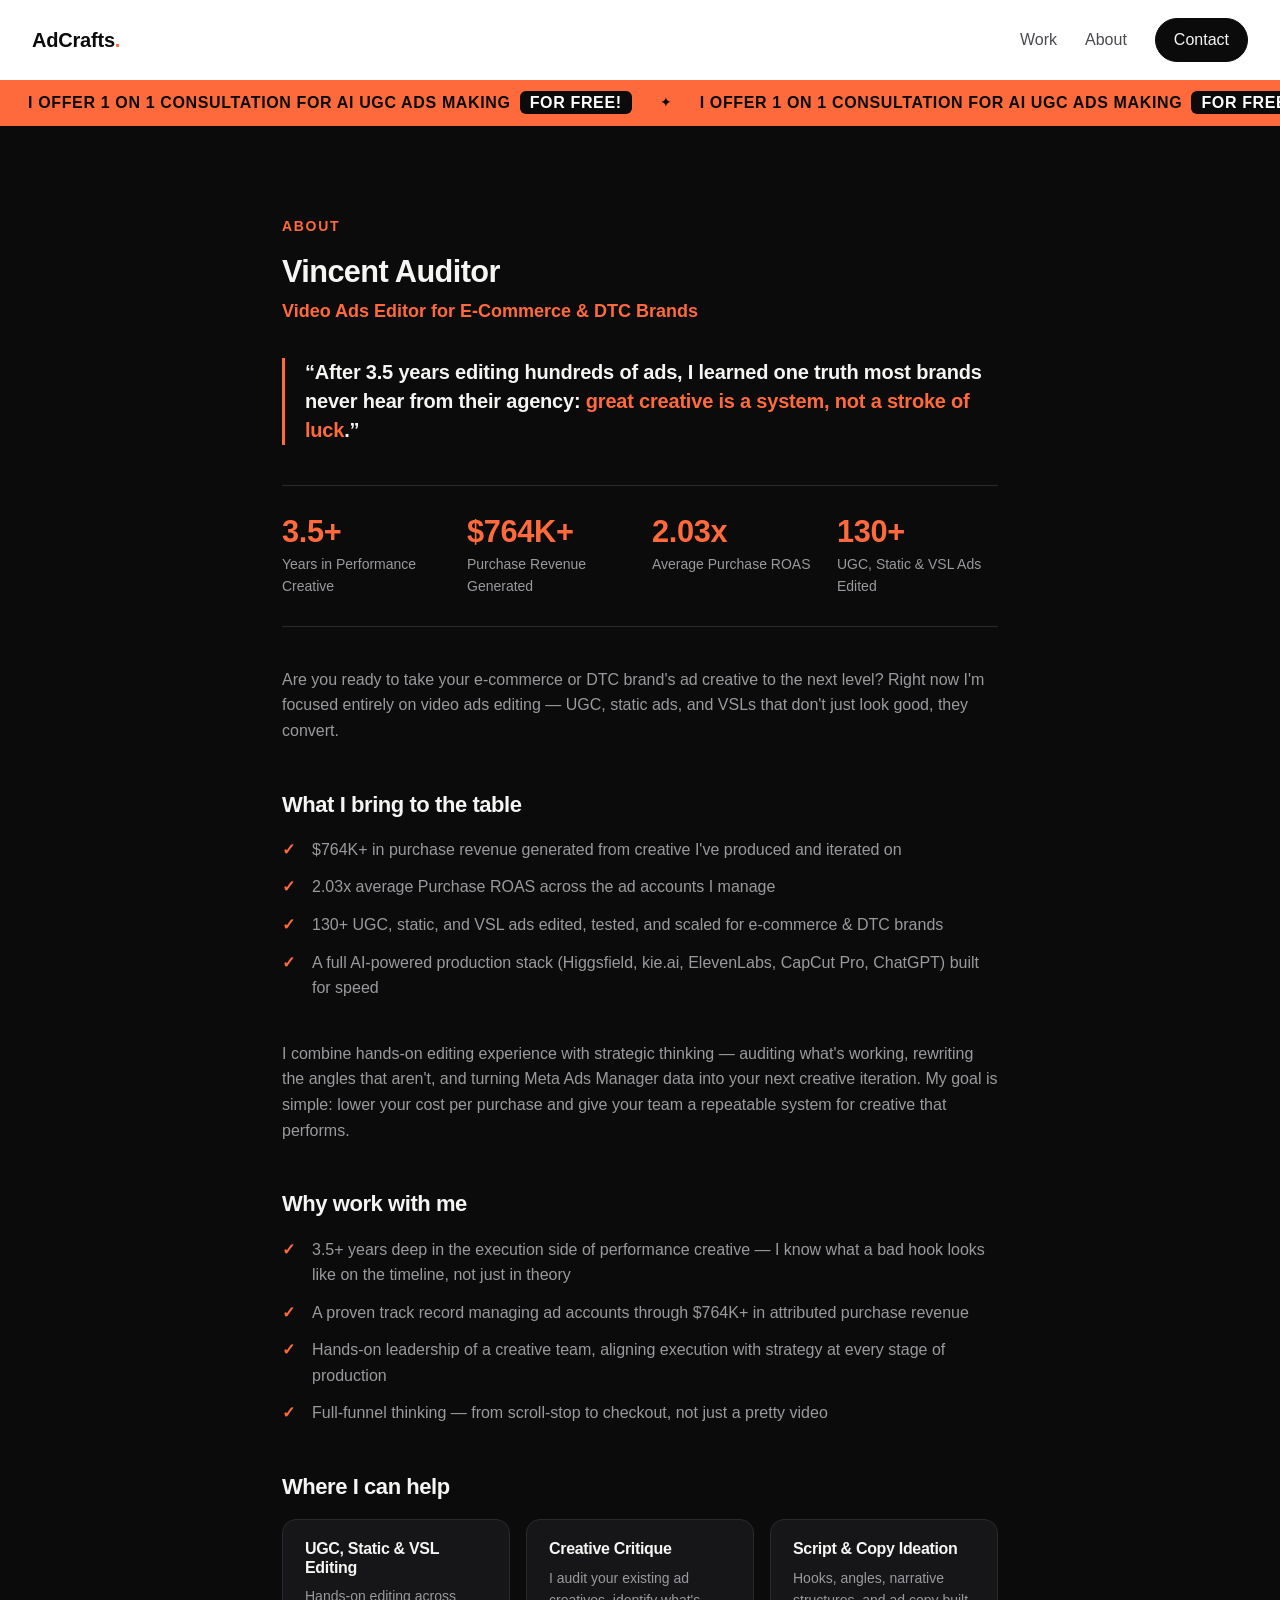
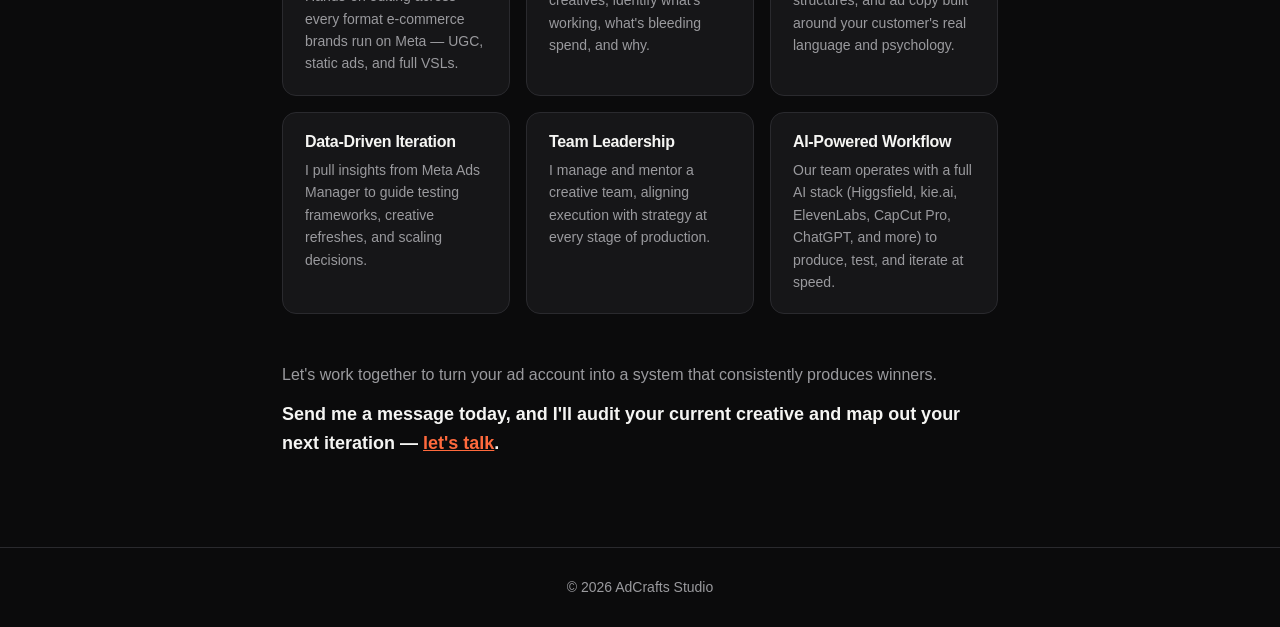
==== commit a5bdbb27: "Add scrolling free-consultation promo banner under the nav Co-Authored-By: Claude Opus 5.5 <noreply@" ====
--- a/about.html
+++ b/about.html
@@ -8,7 +8,7 @@
 <link rel="icon" type="image/png" sizes="32x32" href="assets/favicon-32.png">
 <link rel="icon" type="image/png" sizes="16x16" href="assets/favicon-16.png">
 <link rel="apple-touch-icon" sizes="180x180" href="assets/favicon-180.png">
-<link rel="stylesheet" href="assets/styles.css?v=13">
+<link rel="stylesheet" href="assets/styles.css?v=14">
 </head>
 <body>
 
@@ -20,6 +20,24 @@
     <a href="contact.html" class="nav-cta">Contact</a>
   </nav>
 </header>
+
+<!-- Scrolling promo banner. The track holds two identical halves so the loop is seamless. -->
+<a class="promo-bar" href="contact.html" aria-label="I offer 1 on 1 consultation for AI UGC ads making for free. Get in touch.">
+  <div class="promo-track" aria-hidden="true">
+    <div class="promo-group">
+      <span class="promo-item">I offer 1 on 1 consultation for AI UGC ads making <strong>for free!</strong></span><span class="promo-sep" aria-hidden="true">&#10022;</span>
+      <span class="promo-item">I offer 1 on 1 consultation for AI UGC ads making <strong>for free!</strong></span><span class="promo-sep" aria-hidden="true">&#10022;</span>
+      <span class="promo-item">I offer 1 on 1 consultation for AI UGC ads making <strong>for free!</strong></span><span class="promo-sep" aria-hidden="true">&#10022;</span>
+      <span class="promo-item">I offer 1 on 1 consultation for AI UGC ads making <strong>for free!</strong></span><span class="promo-sep" aria-hidden="true">&#10022;</span>
+    </div>
+    <div class="promo-group">
+      <span class="promo-item">I offer 1 on 1 consultation for AI UGC ads making <strong>for free!</strong></span><span class="promo-sep" aria-hidden="true">&#10022;</span>
+      <span class="promo-item">I offer 1 on 1 consultation for AI UGC ads making <strong>for free!</strong></span><span class="promo-sep" aria-hidden="true">&#10022;</span>
+      <span class="promo-item">I offer 1 on 1 consultation for AI UGC ads making <strong>for free!</strong></span><span class="promo-sep" aria-hidden="true">&#10022;</span>
+      <span class="promo-item">I offer 1 on 1 consultation for AI UGC ads making <strong>for free!</strong></span><span class="promo-sep" aria-hidden="true">&#10022;</span>
+    </div>
+  </div>
+</a>
 
 <main>
   <section class="about" id="about">
@@ -109,6 +127,6 @@
   <p>&copy; <span id="year"></span> AdCrafts Studio</p>
 </footer>
 
-<script src="assets/script.js?v=13"></script>
+<script src="assets/script.js?v=14"></script>
 </body>
 </html>
--- a/assets/styles.css
+++ b/assets/styles.css
@@ -14,6 +14,8 @@
   --max-width: 1800px;
   --gutter: 32px;
   --section-y: clamp(64px, 7vw, 104px);
+  --nav-h: 74px;
+  --promo-h: 46px;
 
   /* Type scale */
   --fs-xs: 0.75rem;
@@ -129,6 +131,58 @@
 
 .nav-cta:hover { background: var(--surface-2); }
 
+/* Promo banner: scrolls end to end under the nav */
+.promo-bar {
+  display: block;
+  height: var(--promo-h);
+  overflow: hidden;
+  background: var(--accent);
+  color: var(--bg);
+}
+
+.promo-track {
+  display: flex;
+  width: max-content;
+  height: 100%;
+  animation: promo-scroll 40s linear infinite;
+}
+
+.promo-bar:hover .promo-track { animation-play-state: paused; }
+
+.promo-group {
+  display: flex;
+  flex-shrink: 0;
+  align-items: center;
+}
+
+.promo-item {
+  padding: 0 28px;
+  font-size: var(--fs-base);
+  font-weight: 800;
+  letter-spacing: 0.04em;
+  text-transform: uppercase;
+  white-space: nowrap;
+}
+
+.promo-item strong {
+  margin-left: 4px;
+  padding: 3px 10px;
+  border-radius: 6px;
+  background: var(--bg);
+  color: #fff;
+}
+
+.promo-sep { font-size: var(--fs-sm); }
+
+@keyframes promo-scroll {
+  from { transform: translateX(0); }
+  to { transform: translateX(-50%); }
+}
+
+@media (prefers-reduced-motion: reduce) {
+  .promo-track { animation: none; }
+}
+
 /* Buttons */
 .btn {
   display: inline-block;
@@ -154,7 +208,7 @@
 .btn-ghost:hover { border-color: var(--accent); }
 
 /* Hero: headline/copy on the left, 4:3 intro video on the right.
-   Fills the first screen (minus the sticky nav) so Recent winners starts below the fold. */
+   Fills the first screen (minus the sticky nav and promo bar) so Recent winners starts below the fold. */
 .hero {
   display: grid;
   grid-template-columns: minmax(0, 1fr) minmax(0, 440px);
@@ -162,8 +216,8 @@
   align-content: center;
   gap: 64px;
   max-width: 1320px; /* keeps text and video close together on wide screens */
-  min-height: calc(100vh - 74px);
-  min-height: calc(100svh - 74px);
+  min-height: calc(100vh - var(--nav-h) - var(--promo-h));
+  min-height: calc(100svh - var(--nav-h) - var(--promo-h));
   padding-top: 48px;
   padding-bottom: 48px;
 }
